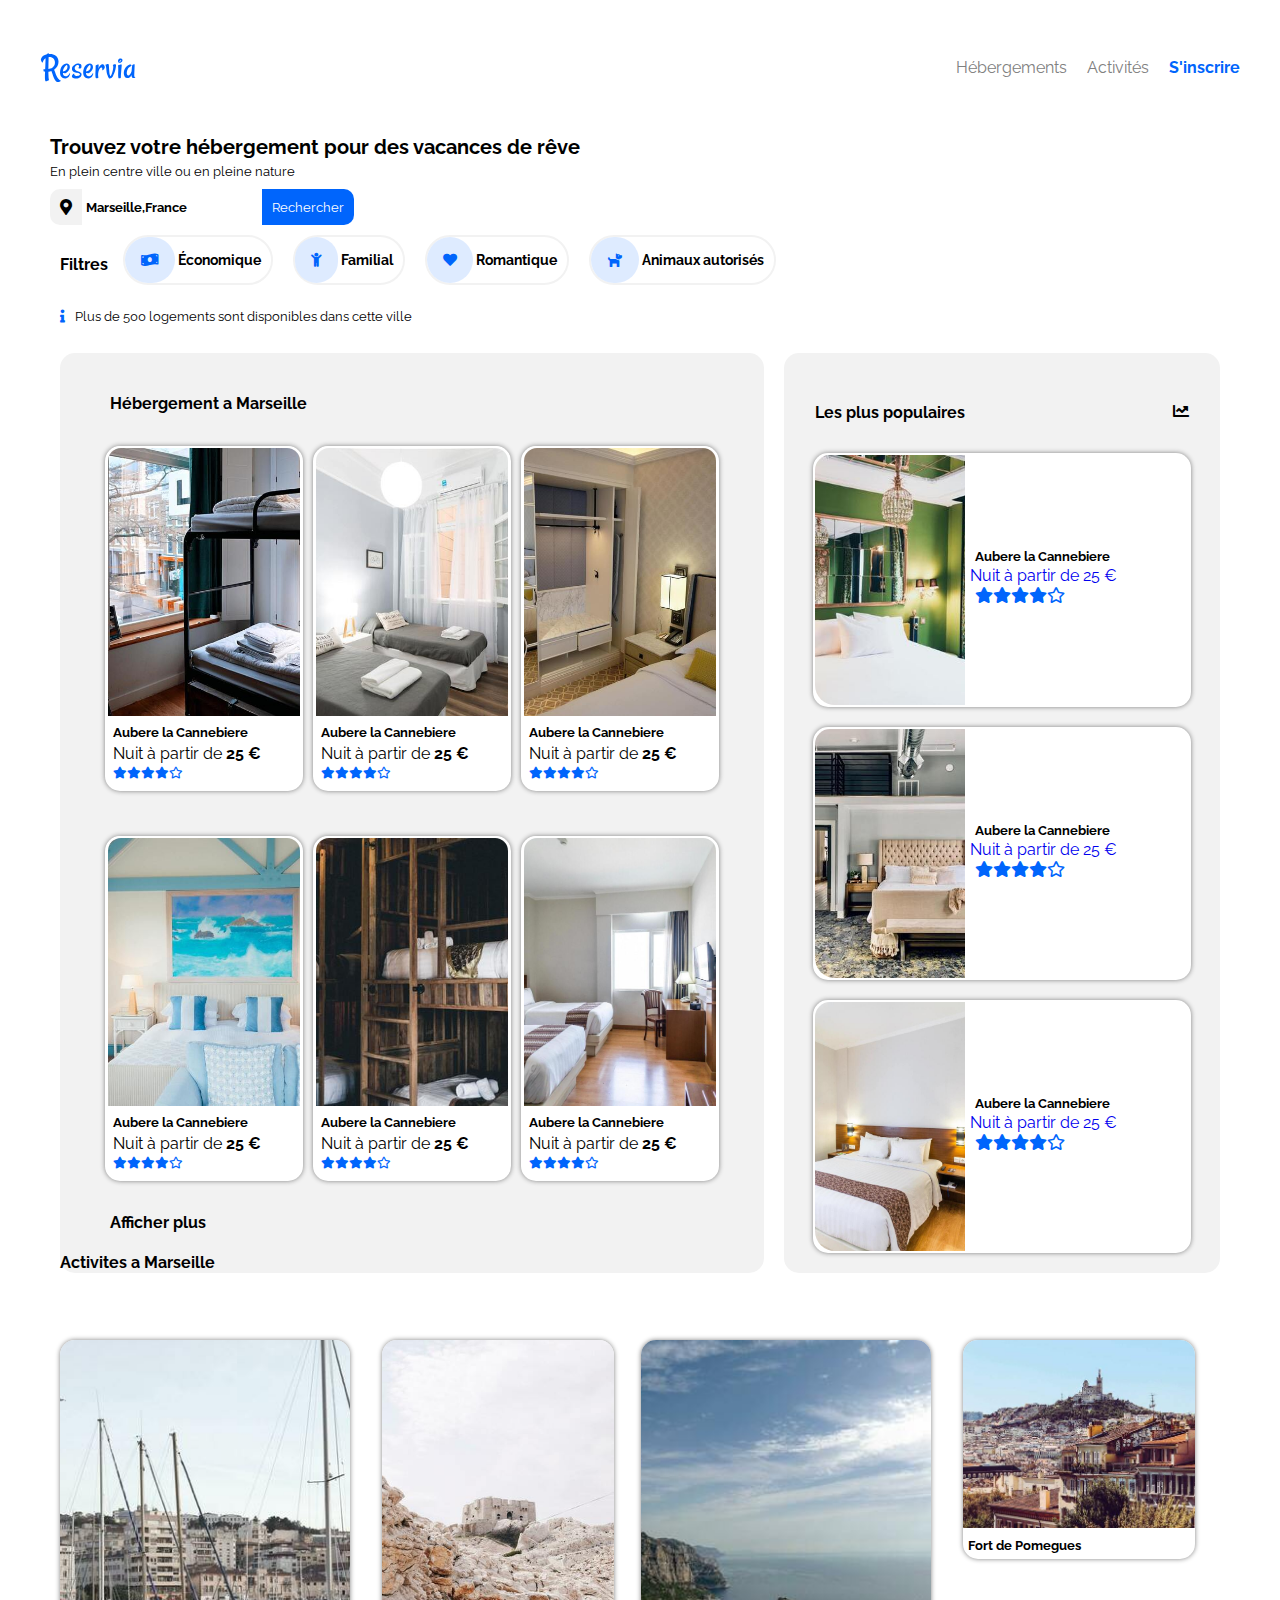
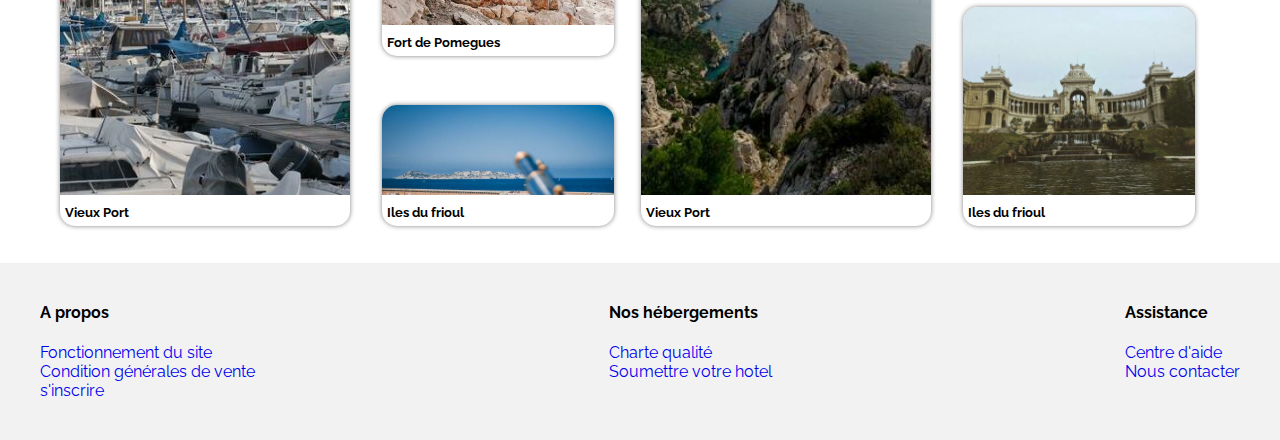
==== p2_nebbache_mohamed_02022021/index.html @ 5f241d39 "rename" ====
<!DOCTYPE html>
<html lang="fr">
  
<head>
  <meta charset="utf-8" />      
  <title>Reservia</title>
  <link rel="stylesheet" href="reservia.css" >
  <link rel="preconnect" href="https://fonts.gstatic.com">
  <link href="https://fonts.googleapis.com/css2?family=Raleway&display=swap" rel="stylesheet">
  <link rel="stylesheet" href="fontawesome-free-5.15.2-web/css/all.css" />      
  <link rel="stylesheet" media="all and (max-width: 992px)" href="reserviatablette.css" />

  <link rel="stylesheet" media="all and (max-width: 768px)" href="reserviaphone.css" />

</head>


<body>


  <header class="header">

   <img class="logo" src=" Projet2-Reservia/images/logo/Reservia.svg" alt= "Logo Reservia"/>  

   <nav class="navigation"> <!-- Menu -->

    <a class="navigation_" href="#sectionhebergement">Hébergements </a>
    <a class="navigation_" href="#section3">Activités </a>
  </nav>
    <a class="inscription" href="#">S'inscrire </a>




</header> 


<main>

  <section class="section1">              <!--SECTION DE RECHERCHE -->

    <h1>Trouvez votre hébergement pour des vacances de rêve</h1>
    <p>En plein centre ville ou en pleine nature</p>
    <div class="recherche">
     <i class="fas fa-map-marker-alt"></i>
     <input class="saisie" type="text" name="ville" placeholder="Marseille,France" />            <!--SAISIE-->
     <input class="button" type="button" value="Rechercher"> 
     <button class="loupe"><i class="fas fa-search"></i></button>
         <!--BOUTON-->
   </div>
   <div class="filtre"> 
    <h4>Filtres</h4>
    <a href="#"><i class="fas fa-money-bill-wave"></i><span class="motfiltre">Économique</span></a>         
    <a href="#"><i class="fas fa-child"></i><span class="motfiltre">Familial</span></a>
    <a href="#"><i class="fas fa-heart"></i><span class="motfiltre">Romantique</span></a>
    <a href="#"><i class="fas fa-dog"></i><span class="motfiltre">Animaux autorisés</span></a>     
  </div>
  <p><i class="fas fa-info"></i>Plus de 500 logements sont disponibles dans cette ville</p>

</section>


<section id="section2">  


  <div id="hebergement">  
    <h4 id="sectionhebergement">Hébergement a Marseille</h4>              <!-- conteneur logement-->
    <!-- cont hebergement-->  

    <div class="ligne">               <!--LIGNE 1-->
      <a href="#" class= "h">      <!-- resultat hebergement 1/6-->  


        <div class="picheb">        <!--PICTURE RESULTAT-->
          <img src="Projet2-Reservia/images/hebergements/4_small/heb1.jpg"  alt="Auber">                    
        </div>

        <div class="descripheb">                   <!--DESCRIPTION  RESULTAT-->
          <h5>Aubere la Cannebiere</h5>             <!--NOM-->
          <span class="prix">Nuit à partir de <strong>25 €</strong><br></span>    <!--PRIX-->
          <span class="stars">                     <!--ETOILE-->
            <i class="fas fa-star fa-xs"></i>
            <i class="fas fa-star fa-xs"></i>
            <i class="fas fa-star fa-xs"></i>
            <i class="fas fa-star fa-xs"></i>
            <i class="far fa-star fa-xs"></i>
          </span>             
        </div>
      </a>
      <a href="#" class= "h">      <!-- resultat hebergement 1/6-->  

       <div class="picheb">        <!--PICTURE RESULTAT-->
          <img src="Projet2-Reservia/images/hebergements/4_small/heb2.jpg"  alt="Auber">                    
        </div>

        <div class="descripheb">                   <!--DESCRIPTION  RESULTAT-->
          <h5>Aubere la Cannebiere</h5>             <!--NOM-->
          <span class="prix">Nuit à partir de <strong>25 €</strong><br></span>    <!--PRIX-->
          <span class="stars">                     <!--ETOILE-->
            <i class="fas fa-star fa-xs"></i>
            <i class="fas fa-star fa-xs"></i>
            <i class="fas fa-star fa-xs"></i>
            <i class="fas fa-star fa-xs"></i>
            <i class="far fa-star fa-xs"></i>
          </span>             
        </div>

      </a>      <a href="#" class= "h">      <!-- resultat hebergement 1/6-->  


        <div class="picheb">        <!--PICTURE RESULTAT-->
          <img src="Projet2-Reservia/images/hebergements/4_small/heb3.jpg"  alt="Auber">                    
        </div>

        <div class="descripheb">                   <!--DESCRIPTION  RESULTAT-->
          <h5>Aubere la Cannebiere</h5>             <!--NOM-->
          <span class="prix">Nuit à partir de <strong>25 €</strong><br></span>    <!--PRIX-->
          <span class="stars">                     <!--ETOILE-->
            <i class="fas fa-star fa-xs"></i>
            <i class="fas fa-star fa-xs"></i>
            <i class="fas fa-star fa-xs"></i>
            <i class="fas fa-star fa-xs"></i>
            <i class="far fa-star fa-xs"></i>
          </span>             
        </div>

      </a>
    </div>   




    <div class="ligne">               <!--LIGNE 1-->
      <a href="#" class= "h">      <!-- resultat hebergement 1/6-->  


        <div class="picheb">        <!--PICTURE RESULTAT-->
          <img src="Projet2-Reservia/images/hebergements/4_small/heb4.jpg"  alt="Auber">                    
        </div>

        <div class="descripheb">                   <!--DESCRIPTION  RESULTAT-->
          <h5>Aubere la Cannebiere</h5>             <!--NOM-->
          <span class="prix">Nuit à partir de <strong>25 €</strong><br></span>    <!--PRIX-->
          <span class="stars">                     <!--ETOILE-->
            <i class="fas fa-star fa-xs"></i>
            <i class="fas fa-star fa-xs"></i>
            <i class="fas fa-star fa-xs"></i>
            <i class="fas fa-star fa-xs"></i>
            <i class="far fa-star fa-xs"></i>
          </span>             
        </div>

      </a>
      <a href="#" class= "h">      <!-- resultat hebergement 1/6-->  


        <div class="picheb">        <!--PICTURE RESULTAT-->
          <img src="Projet2-Reservia/images/hebergements/4_small/heb5.jpg"  alt="Auber">                    
        </div>

        <div class="descripheb">                   <!--DESCRIPTION  RESULTAT-->
          <h5>Aubere la Cannebiere</h5>             <!--NOM-->
          <span class="prix">Nuit à partir de <strong>25 €</strong><br></span>    <!--PRIX-->
          <span class="stars">                     <!--ETOILE-->
            <i class="fas fa-star fa-xs"></i>
            <i class="fas fa-star fa-xs"></i>
            <i class="fas fa-star fa-xs"></i>
            <i class="fas fa-star fa-xs"></i>
            <i class="far fa-star fa-xs"></i>
          </span>             
        </div>

      </a>      <a href="#" class= "h">      <!-- resultat hebergement 1/6-->  


        <div class="picheb">        <!--PICTURE RESULTAT-->
          <img src="Projet2-Reservia/images/hebergements/4_small/heb6.jpg"  alt="Auber">                    
        </div>

        <div class="descripheb">                   <!--DESCRIPTION  RESULTAT-->
          <h5>Aubere la Cannebiere</h5>             <!--NOM-->
          <span class="prix">Nuit à partir de <strong>25 €</strong><br></span>    <!--PRIX-->
          <span class="stars">                     <!--ETOILE-->
            <i class="fas fa-star fa-xs"></i>
            <i class="fas fa-star fa-xs"></i>
            <i class="fas fa-star fa-xs"></i>
            <i class="fas fa-star fa-xs"></i>
            <i class="far fa-star fa-xs"></i>
          </span>             
        </div>

      </a>
    </div> 


    <h4 id="ap">Afficher plus</h4>     

  </div>


  <aside class="populaires">              
    <h4>Les plus populaires<i class="fas fa-chart-line"></i></h4>

    <a class= "p" href=#>      <!-- resultat populaires 1/3-->
      <img           
      src="Projet2-Reservia/images/hebergements/4_small/pop1.jpg" alt="Auber">
      <div class="description" >

        <h5>Aubere la Cannebiere</h5>
        <span>Nuit à partir de 25 €<br></span>
        <span class="stars">
          <i class="fas fa-star"></i>
          <i class="fas fa-star"></i>
          <i class="fas fa-star"></i>
          <i class="fas fa-star"></i>
          <i class="far fa-star"></i>
        </span>
      </div>
    </a>

    <a class= "p" href=#>      <!-- resultat populaires 2/3-->
      <img           
      src="Projet2-Reservia/images/hebergements/4_small/pop2.jpg" alt="Auber">
      <div class="description" >

        <h5>Aubere la Cannebiere</h5>
        <span>Nuit à partir de 25 €<br></span>
        <span class="stars">
          <i class="fas fa-star"></i>
          <i class="fas fa-star"></i>
          <i class="fas fa-star"></i>
          <i class="fas fa-star"></i>
          <i class="far fa-star"></i>
        </span>
      </div>
    </a>

    <a class= "p" href=#>      <!-- resultat populaires 3/3-->
      <img src="Projet2-Reservia/images/hebergements/4_small/pop3.jpg" alt="Auber">
      <div class="description" >

        <h5>Aubere la Cannebiere</h5>
        <span>Nuit à partir de 25 €<br></span>
        <span class="stars">
          <i class="fas fa-star"></i>
          <i class="fas fa-star"></i>
          <i class="fas fa-star"></i>
          <i class="fas fa-star"></i>
          <i class="far fa-star"></i>
        </span>
      </div>
    </a>


  </aside>  

</section>


<section id="section3">  
  <!-- conteneur activites-->

  <h4 class="titresection3">Activites a Marseille</h4>

  <div class="activitesam"> 
    <a class="une" href="#">            <!--COLONNE 1-->
      <div class="pic3m"><img class src="Projet2-Reservia/images/activites/4_small/act1.jpg" alt="Vieux Port">
      </div>
      <div class="description3">
        <h5>Vieux Port</h5>
      </div>
    </a>  
    <div class="deux" >           <!--COLONNE 2-->

     <a class="min3a" href="#">
      <div class="pic3m"><img src="Projet2-Reservia/images/activites/4_small/act2.jpg" alt="Fort de Pomegues">
      </div>  

      <div class="description3">
        <h5>Fort de Pomegues</h5>
      </div>
    </a>

    <a class="min3b" href="#">
      <div class="pic3m"><img src="Projet2-Reservia/images/activites/4_small/act3.jpg" alt="Iles du frioul">
      </div>
      <div class="description3">
        <h5>Iles du frioul</h5>
      </div>
    </a>
  </div>

  <a class="une" href="#">            <!--COLONNE 3-->
    <div class="pic3m"><img src="Projet2-Reservia/images/activites/4_small/act4.jpg" alt="Vieux Port">
    </div>
    <div class="description3">
      <h5>Vieux Port</h5>
    </div>
  </a>

  <div class="deux" >           <!--COLONNE 4-->

   <a class="min3" href="#">
    <div class="pic3m"><img src="Projet2-Reservia/images/activites/4_small/act5.jpg" alt="Fort de Pomegues">
    </div>  

    <div class="description3">
      <h5>Fort de Pomegues</h5>
    </div>
  </a>

  <a class="min3" href="#">
    <div class="pic3m"><img src="Projet2-Reservia/images/activites/4_small/act6.jpg" alt="Iles du frioul">
    </div>
    <div class="description3">
      <h5>Iles du frioul</h5>
    </div>
  </a>
</div>



</div>

</section>

</main> 


<footer class="footer">

  <div> <!-- A propos -->

    <h4>A propos</h4>

    <a href="#">Fonctionnement du site</a>
    <a href="#">Condition générales de vente</a>
    <a href="#">s'inscrire </a>

  </div> 

  <div> <!-- Nos hébergements-->

    <h4> Nos hébergements</h4>

    <a href="#">Charte qualité</a>
    <a href="#">Soumettre votre hotel</a>


  </div> 

  <div> <!-- Assistance-->

    <h4> Assistance</h4>

    <a href="#">Centre d'aide</a>
    <a href="#">Nous contacter</a>


  </div> 

</footer>


</body>
</html>
---- p2_nebbache_mohamed_02022021/reservia.css ----
*
{
  font-family: 'Raleway', sans-serif;

}
 

 a  
{
  text-decoration: none;
   
}

main img {
    width: 100%;
    min-height: 100%;
    object-fit: cover;
}
.header 
{
    display: flex;
    justify-content: space-between;
    align-items: center;
    height: 75px;
    margin:30px;
}
.logo
{
  margin-right: auto;
  padding: 0px 10px;
}
main
{
  margin :0px 50px;
}

.navigation
{
   height: 100%;
   display: flex;
   align-items: center;

}

.navigation_,.inscription
{
  
   height: 100%;
   display: flex;
   align-items: center;
   padding: 0 10px;

}
.navigation_ 
{
  color: grey;


}



.inscription
{
  font-weight:bold;
  color: #0065FC;
}
p
{
 
  font-size: small;

}

.navigation               /*SURVOL */
a:hover
{  
  
    color:#0065FC;  
    border-top:2px #0065FC solid;
}

body
{
  display: flex;
  flex-direction: column;
  margin:0px;
}


.section1 h1
{
 font-size: 20px;
 margin: 0px 0px;
} 
.section1 p
{
  margin: 5px 0px;
  margin-bottom: 10px;
} 

.recherche 
{
  display: flex;
  justify-content: flex-start;
}
.recherche i
{

   padding:10px;
   background-color: #F2F2F2;
   border-radius: 10px 0px 0px 10px;
}

.saisie
{
  font-weight: bold;
   color: black;
   background-color: white;
   border-color: transparent;
     
}
input::placeholder {
  color: black;
}

.button
{
   color: white;
   background-color: #0065FC;
   border-radius: 0px 10px 10px 0px ;
   border:none;
   padding: 0px 10px 0px 10px; 

}

button
{
color: white;
   background-color: #0065fc;
   border-radius: 10px;
   display:none;

 border: none;
}

.loupe i
{
  background-color: #0065FC;

}

h4{
  padding-right: 5px;
  margin-top: 0px;
}
.filtre
{
  display: flex;
  flex-direction: row;
  padding: 0 10px;
  justify-content:flex-start;
  border-radius: 40px;
  font-weight: bold;
  align-items: flex-end;



}
.filtre i
{
   padding: 16px;
   color: #0065FC;
   background-color: #DEEBFF;
   border-radius: 30px;
   
}

.filtre a
{
  display: flex;
  flex-wrap: nowrap;
  justify-content: center;
  margin: 10px ;
 
  align-items: center;
  font-size: 14px;
  border:2px solid #F2F2F2;
  border-radius: 30px;


}
.filtre a:hover
{
 transform: scale(1.2); 
}

.motfiltre
{
  padding: 0px 10px 0px 3px;
  color:black;
}

.section1 p i 
{

  color: #0065FC;
  margin: 10px;
}


#section2 a,#section3 a
{
  box-shadow: 0px 0px 5px grey;
  border-radius: 15px;
  overflow: hidden;

}





                                            /* SECTION 2*/

#section2                                    /*HEBERGEMENT + ASIDE */
{
  display: flex;
  justify-content: space-between;
  height: 900px;
  
}


                                            /* HEBERGEMENT*/


#hebergement            /*CONTAINER HEBERGEMENT =4items :titre+ligne+ligne+titre**/
{   
    display: flex;
    flex-direction:column;
    justify-content: center;
    align-items: center;
    align-content: center;
    margin: 10px;
    padding: 10px 40px;
    height: 100%;
    width: 60%;
    border-radius:15px;
    background-color: #F2F2F2;
   
}

#sectionhebergement       /*TITRE HEBERGEMENT A MARSEILLE */
{
  margin: 5px;
  padding: 5px;
  font-weight: bold;
}


.ligne
                                                              
{
  display: flex;
  justify-content: space-between;
  align-items: center;
  align-content: center;
  padding: 15px;
  height: 40%;
  width: 100%;
}

.h                          /*miniatures resultat hebergement*/
{
  display: flex;
  flex-direction:column;
  justify-content: flex-start;
  margin: 5px;
  padding: 0px 3px 3px;
  height: 95%;
  width: 100%;
  border-radius:15px;
  background-color: white;
  
}

a:hover
{
   transform: scale(1.1); 
}




#ap                         /*afficher plus*/
{
  margin: 5px;
  padding: 5px;
  align-self: flex-start;
}

#sectionhebergement
{
  align-self: flex-start;
}
.picheb                     /*pictures  miniature*/
{
  display: flex;
  align-self: center;
  height: 100%;
  width:100%;
  border:2px solid white;
  border-radius: 15px 15px 0px 0px;
 overflow: hidden;
 margin-bottom: 5px;
 }



                           
.descripheb                 /*NOM LOGEMENT + PRIX + STARS*/
{
  display: flex;
  flex-direction: column;
  height: 70px;
  flex-wrap: nowrap;
}

h5
{
  margin: 2px 5px;
  color: black;
  font-weight: bold;

}
.prix
{
   margin: 2px 5px;
  color: black;
}
.prix strong
{
  font-weight: bold;
}

.stars
{
  margin: 2px 5px 9px;
  display: flex;
 flex-wrap: nowrap;
 color: #0065FC;
 
}
                                          /* ASIDE POPULAIRES */                 


.populaires
{
  display: flex;
  flex-direction: column;
  justify-content: space-between;
  align-items: center;
  background-color: #F2F2F2;
  margin: 10px;
  padding: 10px;
  border-radius:15px;
  height: 100%;
  width:40%;

}



.populaires h4
{ 
    display: flex;
    justify-content: space-between;
    padding: 40px 0px 0px 0px;
    text-align: left;
    width: 90%;

}


.p
{
    display: flex;
   justify-content: space-between;
    padding: 2px;
    margin:10px;
    height: 30%;   
    width: 90%;
    border-radius: 15px;
    background-color: white;



}
.p img {
    width: 40%;
    height: 100%;
    border-radius: 15px 0px 0px 20px;
    object-fit: cover;
}

.description {
    display: flex;
    width: 60%;
    flex-direction: column;
    justify-content: center;
    flex-wrap: nowrap;
    padding-left: 5px;

}











                                            /*SECTION 3 =TITRE +ACTIVITES*/

#section3
{
  display: flex;
  flex-direction: column;
  padding: 10px;
  justify-content: space-between;
  height: 600px;
  overflow: hidden;
}

.titresection3              /*Titre section 3*/
{

}
.activitesam                /*LISTE DES ACTIVITES = 1+2+1+2*/
{
  display: flex;
  height: 90%;
   align-items: center;
   justify-content: space-between;

}
.activitesam  a:hover
{
 transform: scale(1.2); 

}


.une                        /*COLONNE AVEC 1 ACTIVITE*/
{
    width: 25%;
    height: 90%;
    display: flex;
    flex-direction: column;
     margin-right: 30px;

}

.deux                      /*COLONNE AVEC 2 ACTIVITE= min + min*/
{    width: 20%;
    height: 90%;
    display: flex;
    flex-direction: column;
    margin-right: 25px;
    justify-content:space-between;
  
 }


.description3 {
    align-self: center;
    margin: 5px;
    padding: 3px;
    width: 100%;
    height: 15px;

  }

.min3                      /*activites taille 1/2*/

{   width: 100%;
    height: 45%;
    display: flex;
    flex-direction: column;
    margin-right: 30px;
    justify-content: flex-start;

   
}

.min3a                      /*activites taille 1/2*/

{   width: 100%;
    height: 65%;
    display: flex;
    flex-direction: column;
    margin-right: 30px;
    justify-content: flex-start;

   
}
.min3b                      /*activites taille 1/2*/

{   width: 100%;
    height: 25%;
    display: flex;
    flex-direction: column;
    margin-right: 30px;
    justify-content: space-between;

   
}


.pic3m
{
  height: 100%;
  overflow:hidden;

}

.description3m
{

  width: 100%;
  height: 10%;

}
   







                            /*FOOTER*/

.footer
{
    display: flex;
    justify-content: space-between;
    background-color: #F2F2F2;
    padding: 40px;

}
.footer div
{
  display: flex;
  flex-direction: column;
}
---- p2_nebbache_mohamed_02022021/reserviatablette.css ----
main {
    margin: 0px 0px ;
}


.header

{
  flex-wrap:wrap;
  height:auto;
  justify-content:space-between;
  margin: 30px 0px;
} 

.header nav
{
  flex:2;
  order:3;

}

.navigation_ {
  height:50px;
    color: grey;
    width:100%;
    
    justify-content: center;
border-bottom:2px #F2F2F2 solid
}



.navigation
{
  justify-content:space-around;
  min-width: 100%;
  
}


.logo
{
  margin-right: 0;
}



.navigation               /*SURVOL */
a:hover
{  
  
    color:#0065FC;  
    border-bottom:2px #0065FC solid;
    border-top:none;
}






#section2
{
  display:flex;
  flex-direction:column-reverse;
  
  height:1000px;
  width:auto;
  justify-content:space-around;
  
}

#hebergement
{
  height:60%;
  width:auto;
  padding: 0px 10px;
 
}

.populaires
{
 height:40%;
 width:auto;
}

#section3
{
  display: flex;
  flex-direction: column;
  padding: 10px;
  height: 400px;
  overflow: hidden;
  justify-content: space-between;
  margin-right: 0;

}

.activitesam                
{
  display: flex;
  height:90%;
  width: auto;
  padding-right: 25px;
  margin-left: 10px;

}

.filtre
{
  flex-wrap: wrap;
  padding: 0;
}

.filtre h4
{
  width:85%;
  margin: 10px 0;

}

.min3a, .min3b
{   width: 100%;
    height: 45%;
    display: flex;
    flex-direction: column;
    margin-right: 30px;
    justify-content: flex-start;
  }




  .une img
{
  height: 90%;
  overflow:hidden;

}

.description3
{

  width: 100%;
  height: 10%;

}

.deux
{
  height:100%;
}
---- p2_nebbache_mohamed_02022021/reserviaphone.css ----
button
{

   display:block;

 
}

.button
{
  display: none;
}

.saisie
{
  width: 75%;
}
.header
{
  height:170px;
  margin-top:0;

}
.logo {
    margin-right: 0;
    height: 30%;
}
.inscription
{
  height:50%;
  font-size:medium;
  padding:0px 20px;
}
.navigation
{
  height:50%;
}

#hebergement,.populaires
{
 margin:0px ;
 border-radius: 0  ;
 height: auto;
 min-height: 50vh;
}

#hebergement
{
  background-color: white;

}

.section1 p i {

    color: #0065FC;
    margin: 0px 10px 10px 0px;

}
.filtre a
{

  margin: 10px 10px 10px 0px ;
}

.section1, .section3,  #hebergement

{
  margin: 0px 15px;
}

main
{ 
  display:flex;
  flex-direction:column;
  justify-content:space-around;
}
.ligne {
   flex-wrap: wrap;
   margin-bottom: 0;
   height:775px;
   justify-content: space-between;
   align-content: initial;
}

/**TAILLE SECTION**/
.section1
{max-height: 715px;}

  

#section2
{
  max-height: 3000px;
  height: auto;
  justify-content: flex-end;
   background-color: red;
}

#section3
{

 margin:0;
 padding:0;
 height: auto; 
 justify-content: flex-end;
 align-items: center;

 background-color: pink;
}

#section3 h4
{
  align-self: flex-start;
  margin:10px;
  padding:10px;

}

/**TAILLE hebergement aside **/

#hebergement
{
  max-height:1850px;
    display: flex;
    flex-direction: column;
    margin: 10px;
    padding: 10px;
    border-radius: 15px;
    background-color: #8BC34A;
  
}
  


.populaires
{
  max-height:775px;
}

.h{

  height:25%;
  margin:10px;
}

                                /**taille activite**/


.activitesam
{
  flex-direction: column;
  margin:10px;
  padding: 10px;
  background-color: red;
  width: auto;
  align-items:baseline;

}

.une

{
  background-color: green;  
  height:17%;
  width: 100%;
  justify-content: center; 
  margin:20px 0; 
 }

.min3a, .min3b, .min3
{
   width: 100%;
  height: 50%;
  margin:20px 0;
}

.deux
{
  background-color: blue;
  width: 100%;
  height: 33%;
  justify-content: space-around;
}



footer
{
  flex-direction: column;
}
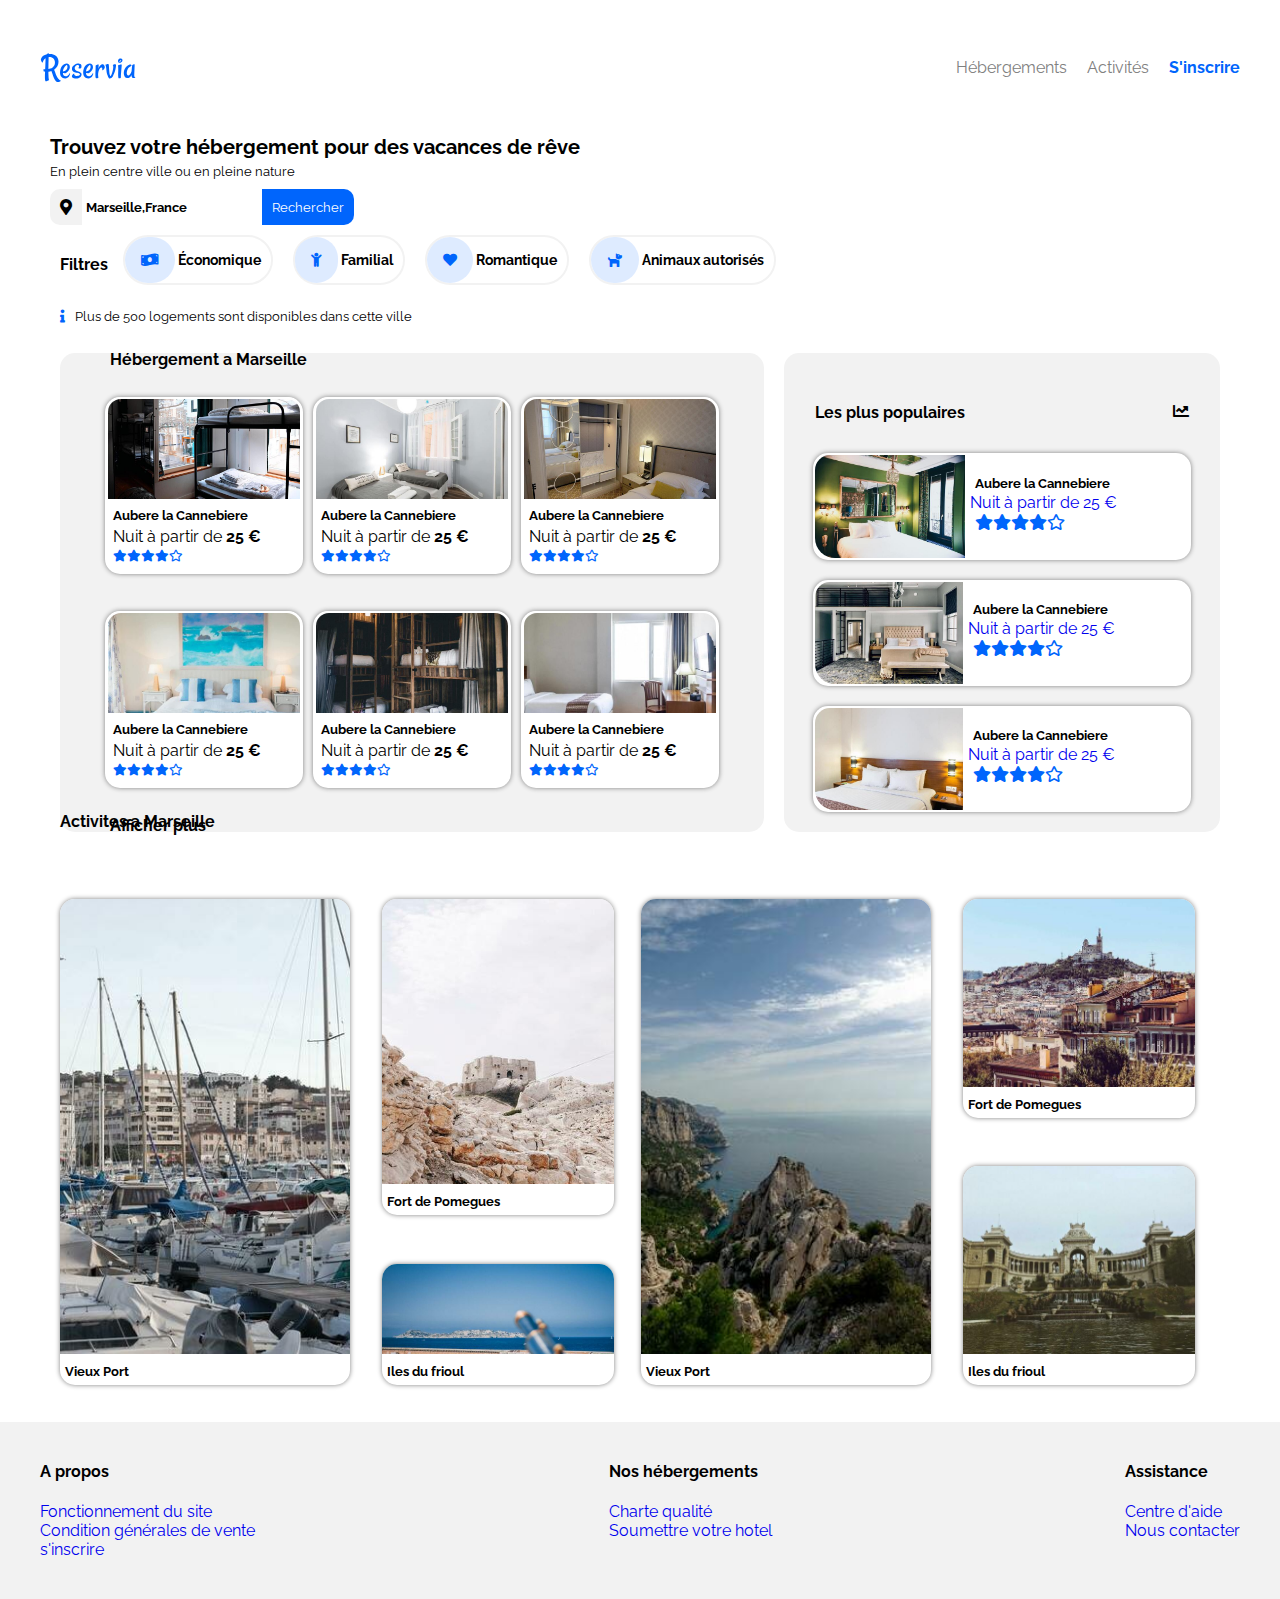
==== commit 43e26488: "section size" ====
--- a/p2_nebbache_mohamed_02022021/index.html
+++ b/p2_nebbache_mohamed_02022021/index.html
@@ -2,7 +2,8 @@
 <html lang="fr">
   
 <head>
-  <meta charset="utf-8" />      
+  <meta charset="utf-8" /> 
+  <meta name="viewport" content="width=device-width, initial-scale=1">    
   <title>Reservia</title>
   <link rel="stylesheet" href="reservia.css" >
   <link rel="preconnect" href="https://fonts.gstatic.com">
@@ -10,7 +11,7 @@
   <link rel="stylesheet" href="fontawesome-free-5.15.2-web/css/all.css" />      
   <link rel="stylesheet" media="all and (max-width: 992px)" href="reserviatablette.css" />
 
-  <link rel="stylesheet" media="all and (max-width: 768px)" href="reserviaphone.css" />
+  <link rel="stylesheet" media="all and (max-width: 767px)" href="reserviaphone.css" />
 
 </head>
 
--- a/p2_nebbache_mohamed_02022021/reservia.css
+++ b/p2_nebbache_mohamed_02022021/reservia.css
@@ -1,4 +1,4 @@
-*
+  *
 {
   font-family: 'Raleway', sans-serif;
 
@@ -227,8 +227,7 @@
 {
   display: flex;
   justify-content: space-between;
-  height: 900px;
-  
+  height: 459px;
 }
 
 
--- a/p2_nebbache_mohamed_02022021/reserviaphone.css
+++ b/p2_nebbache_mohamed_02022021/reserviaphone.css
@@ -93,7 +93,7 @@
   max-height: 3000px;
   height: auto;
   justify-content: flex-end;
-   background-color: red;
+   background-color: white;
 }
 
 #section3
@@ -105,7 +105,7 @@
  justify-content: flex-end;
  align-items: center;
 
- background-color: pink;
+ background-color: white;
 }
 
 #section3 h4
@@ -126,7 +126,7 @@
     margin: 10px;
     padding: 10px;
     border-radius: 15px;
-    background-color: #8BC34A;
+    background-color: white;
   
 }
   
@@ -151,7 +151,7 @@
   flex-direction: column;
   margin:10px;
   padding: 10px;
-  background-color: red;
+  background-color: white;
   width: auto;
   align-items:baseline;
 
@@ -160,7 +160,7 @@
 .une
 
 {
-  background-color: green;  
+  background-color: white;  
   height:17%;
   width: 100%;
   justify-content: center; 
@@ -176,7 +176,7 @@
 
 .deux
 {
-  background-color: blue;
+  background-color: white;
   width: 100%;
   height: 33%;
   justify-content: space-around;
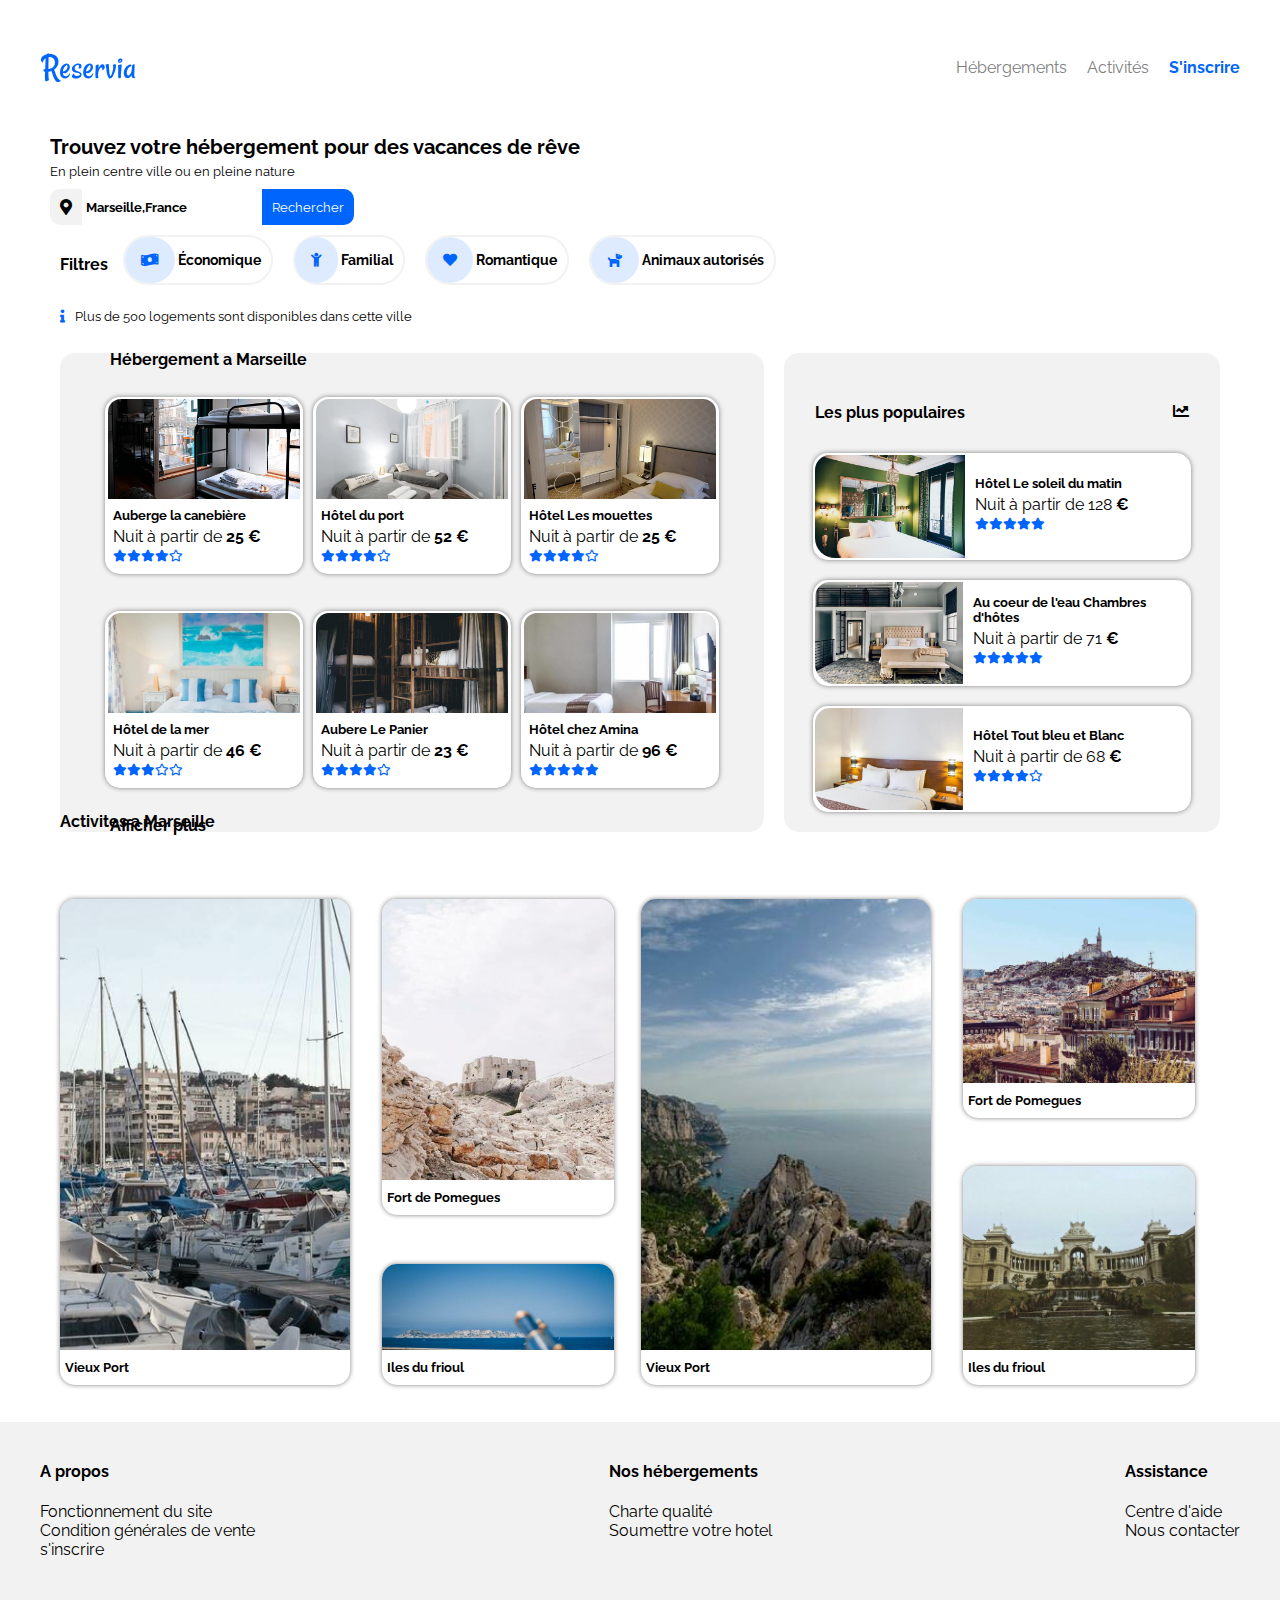
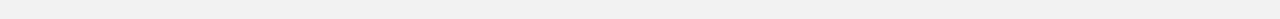
==== commit 20d6abba: "ecart hebergement+footer black" ====
--- a/p2_nebbache_mohamed_02022021/index.html
+++ b/p2_nebbache_mohamed_02022021/index.html
@@ -63,7 +63,6 @@
 
 <section id="section2">  
 
-
   <div id="hebergement">  
     <h4 id="sectionhebergement">Hébergement a Marseille</h4>              <!-- conteneur logement-->
     <!-- cont hebergement-->  
@@ -77,7 +76,7 @@
         </div>
 
         <div class="descripheb">                   <!--DESCRIPTION  RESULTAT-->
-          <h5>Aubere la Cannebiere</h5>             <!--NOM-->
+          <h5>Auberge la canebière</h5>             <!--NOM-->
           <span class="prix">Nuit à partir de <strong>25 €</strong><br></span>    <!--PRIX-->
           <span class="stars">                     <!--ETOILE-->
             <i class="fas fa-star fa-xs"></i>
@@ -95,8 +94,8 @@
         </div>
 
         <div class="descripheb">                   <!--DESCRIPTION  RESULTAT-->
-          <h5>Aubere la Cannebiere</h5>             <!--NOM-->
-          <span class="prix">Nuit à partir de <strong>25 €</strong><br></span>    <!--PRIX-->
+          <h5>Hôtel du port</h5>             <!--NOM-->
+          <span class="prix">Nuit à partir de <strong>52 €</strong><br></span>    <!--PRIX-->
           <span class="stars">                     <!--ETOILE-->
             <i class="fas fa-star fa-xs"></i>
             <i class="fas fa-star fa-xs"></i>
@@ -114,7 +113,7 @@
         </div>
 
         <div class="descripheb">                   <!--DESCRIPTION  RESULTAT-->
-          <h5>Aubere la Cannebiere</h5>             <!--NOM-->
+          <h5>Hôtel Les mouettes</h5>             <!--NOM-->
           <span class="prix">Nuit à partir de <strong>25 €</strong><br></span>    <!--PRIX-->
           <span class="stars">                     <!--ETOILE-->
             <i class="fas fa-star fa-xs"></i>
@@ -132,7 +131,7 @@
 
 
     <div class="ligne">               <!--LIGNE 1-->
-      <a href="#" class= "h">      <!-- resultat hebergement 1/6-->  
+      <a href="#" class= "h">      <!-- resultat hebergement 4/6-->  
 
 
         <div class="picheb">        <!--PICTURE RESULTAT-->
@@ -140,19 +139,19 @@
         </div>
 
         <div class="descripheb">                   <!--DESCRIPTION  RESULTAT-->
-          <h5>Aubere la Cannebiere</h5>             <!--NOM-->
-          <span class="prix">Nuit à partir de <strong>25 €</strong><br></span>    <!--PRIX-->
-          <span class="stars">                     <!--ETOILE-->
-            <i class="fas fa-star fa-xs"></i>
-            <i class="fas fa-star fa-xs"></i>
-            <i class="fas fa-star fa-xs"></i>
-            <i class="fas fa-star fa-xs"></i>
+          <h5>Hôtel de la mer </h5>             <!--NOM-->
+          <span class="prix">Nuit à partir de <strong>46 €</strong><br></span>    <!--PRIX-->
+          <span class="stars">                     <!--ETOILE-->
+            <i class="fas fa-star fa-xs"></i>
+            <i class="fas fa-star fa-xs"></i>
+            <i class="fas fa-star fa-xs"></i>
+            <i class="far fa-star fa-xs"></i>
             <i class="far fa-star fa-xs"></i>
           </span>             
         </div>
 
       </a>
-      <a href="#" class= "h">      <!-- resultat hebergement 1/6-->  
+      <a href="#" class= "h">      <!-- resultat hebergement 5/6-->  
 
 
         <div class="picheb">        <!--PICTURE RESULTAT-->
@@ -160,18 +159,18 @@
         </div>
 
         <div class="descripheb">                   <!--DESCRIPTION  RESULTAT-->
-          <h5>Aubere la Cannebiere</h5>             <!--NOM-->
-          <span class="prix">Nuit à partir de <strong>25 €</strong><br></span>    <!--PRIX-->
-          <span class="stars">                     <!--ETOILE-->
-            <i class="fas fa-star fa-xs"></i>
-            <i class="fas fa-star fa-xs"></i>
-            <i class="fas fa-star fa-xs"></i>
-            <i class="fas fa-star fa-xs"></i>
-            <i class="far fa-star fa-xs"></i>
-          </span>             
-        </div>
-
-      </a>      <a href="#" class= "h">      <!-- resultat hebergement 1/6-->  
+          <h5>Aubere Le Panier</h5>             <!--NOM-->
+          <span class="prix">Nuit à partir de <strong>23 €</strong><br></span>    <!--PRIX-->
+          <span class="stars">                     <!--ETOILE-->
+            <i class="fas fa-star fa-xs"></i>
+            <i class="fas fa-star fa-xs"></i>
+            <i class="fas fa-star fa-xs"></i>
+            <i class="fas fa-star fa-xs"></i>
+            <i class="far fa-star fa-xs"></i>
+          </span>             
+        </div>
+
+      </a>      <a href="#" class= "h">      <!-- resultat hebergement 6/6-->  
 
 
         <div class="picheb">        <!--PICTURE RESULTAT-->
@@ -179,14 +178,14 @@
         </div>
 
         <div class="descripheb">                   <!--DESCRIPTION  RESULTAT-->
-          <h5>Aubere la Cannebiere</h5>             <!--NOM-->
-          <span class="prix">Nuit à partir de <strong>25 €</strong><br></span>    <!--PRIX-->
-          <span class="stars">                     <!--ETOILE-->
-            <i class="fas fa-star fa-xs"></i>
-            <i class="fas fa-star fa-xs"></i>
-            <i class="fas fa-star fa-xs"></i>
-            <i class="fas fa-star fa-xs"></i>
-            <i class="far fa-star fa-xs"></i>
+          <h5>Hôtel chez Amina</h5>             <!--NOM-->
+          <span class="prix">Nuit à partir de <strong>96 €</strong><br></span>    <!--PRIX-->
+          <span class="stars">                     <!--ETOILE-->
+            <i class="fas fa-star fa-xs"></i>
+            <i class="fas fa-star fa-xs"></i>
+            <i class="fas fa-star fa-xs"></i>
+            <i class="fas fa-star fa-xs"></i>
+            <i class="fas fa-star fa-xs"></i>
           </span>             
         </div>
 
@@ -207,14 +206,14 @@
       src="Projet2-Reservia/images/hebergements/4_small/pop1.jpg" alt="Auber">
       <div class="description" >
 
-        <h5>Aubere la Cannebiere</h5>
-        <span>Nuit à partir de 25 €<br></span>
+        <h5>Hôtel Le soleil du matin</h5>
+        <span class="prix">Nuit à partir de 128 <strong>€</strong><br></span>
         <span class="stars">
-          <i class="fas fa-star"></i>
-          <i class="fas fa-star"></i>
-          <i class="fas fa-star"></i>
-          <i class="fas fa-star"></i>
-          <i class="far fa-star"></i>
+          <i class="fas fa-star fa-xs"></i>
+          <i class="fas fa-star fa-xs"></i>
+          <i class="fas fa-star fa-xs"></i>
+          <i class="fas fa-star fa-xs"></i>
+          <i class="fas fa-star fa-xs"></i>
         </span>
       </div>
     </a>
@@ -224,14 +223,14 @@
       src="Projet2-Reservia/images/hebergements/4_small/pop2.jpg" alt="Auber">
       <div class="description" >
 
-        <h5>Aubere la Cannebiere</h5>
-        <span>Nuit à partir de 25 €<br></span>
+        <h5>Au coeur de l'eau Chambres d'hôtes</h5>
+        <span class="prix">Nuit à partir de 71 <strong>€</strong><br></span>
         <span class="stars">
-          <i class="fas fa-star"></i>
-          <i class="fas fa-star"></i>
-          <i class="fas fa-star"></i>
-          <i class="fas fa-star"></i>
-          <i class="far fa-star"></i>
+          <i class="fas fa-star fa-xs"></i>
+          <i class="fas fa-star fa-xs"></i>
+          <i class="fas fa-star fa-xs"></i>
+          <i class="fas fa-star fa-xs"></i>
+          <i class="fas fa-star fa-xs"></i>
         </span>
       </div>
     </a>
@@ -240,16 +239,17 @@
       <img src="Projet2-Reservia/images/hebergements/4_small/pop3.jpg" alt="Auber">
       <div class="description" >
 
-        <h5>Aubere la Cannebiere</h5>
-        <span>Nuit à partir de 25 €<br></span>
+        <h5>Hôtel Tout bleu et Blanc</h5>
+        <span class="prix">Nuit à partir de 68 <strong>€</strong><br></span>
         <span class="stars">
-          <i class="fas fa-star"></i>
-          <i class="fas fa-star"></i>
-          <i class="fas fa-star"></i>
-          <i class="fas fa-star"></i>
-          <i class="far fa-star"></i>
+          <i class="fas fa-star fa-xs"></i>
+          <i class="fas fa-star fa-xs"></i>
+          <i class="fas fa-star fa-xs"></i>
+          <i class="fas fa-star fa-xs"></i>
+          <i class="far fa-star fa-xs"></i>
         </span>
       </div>
+
     </a>
 
 
--- a/p2_nebbache_mohamed_02022021/reservia.css
+++ b/p2_nebbache_mohamed_02022021/reservia.css
@@ -480,7 +480,7 @@
     margin: 5px;
     padding: 3px;
     width: 100%;
-    height: 15px;
+    height: 20px;
 
   }
 
@@ -527,13 +527,7 @@
 
 }
 
-.description3m
-{
-
-  width: 100%;
-  height: 10%;
-
-}
+
    
 
 
@@ -551,12 +545,21 @@
     background-color: #F2F2F2;
     padding: 40px;
 
+
 }
 .footer div
 {
   display: flex;
   flex-direction: column;
-}
-
-
-
+  margin-bottom: 20px;
+}
+
+.footer a
+{
+  color:black;
+}
+
+.footer h4
+{
+  font-weight: bold;
+}--- a/p2_nebbache_mohamed_02022021/reserviaphone.css
+++ b/p2_nebbache_mohamed_02022021/reserviaphone.css
@@ -137,6 +137,10 @@
   max-height:775px;
 }
 
+.p img
+{
+  height:150px;
+}
 .h{
 
   height:25%;
@@ -150,10 +154,11 @@
 {
   flex-direction: column;
   margin:10px;
-  padding: 10px;
+  padding: 15px;
   background-color: white;
-  width: auto;
+  width: 87%;
   align-items:baseline;
+
 
 }
 
@@ -174,6 +179,11 @@
   margin:20px 0;
 }
 
+.pic3m img
+{
+  height: 150px;
+  width:;
+}
 .deux
 {
   background-color: white;
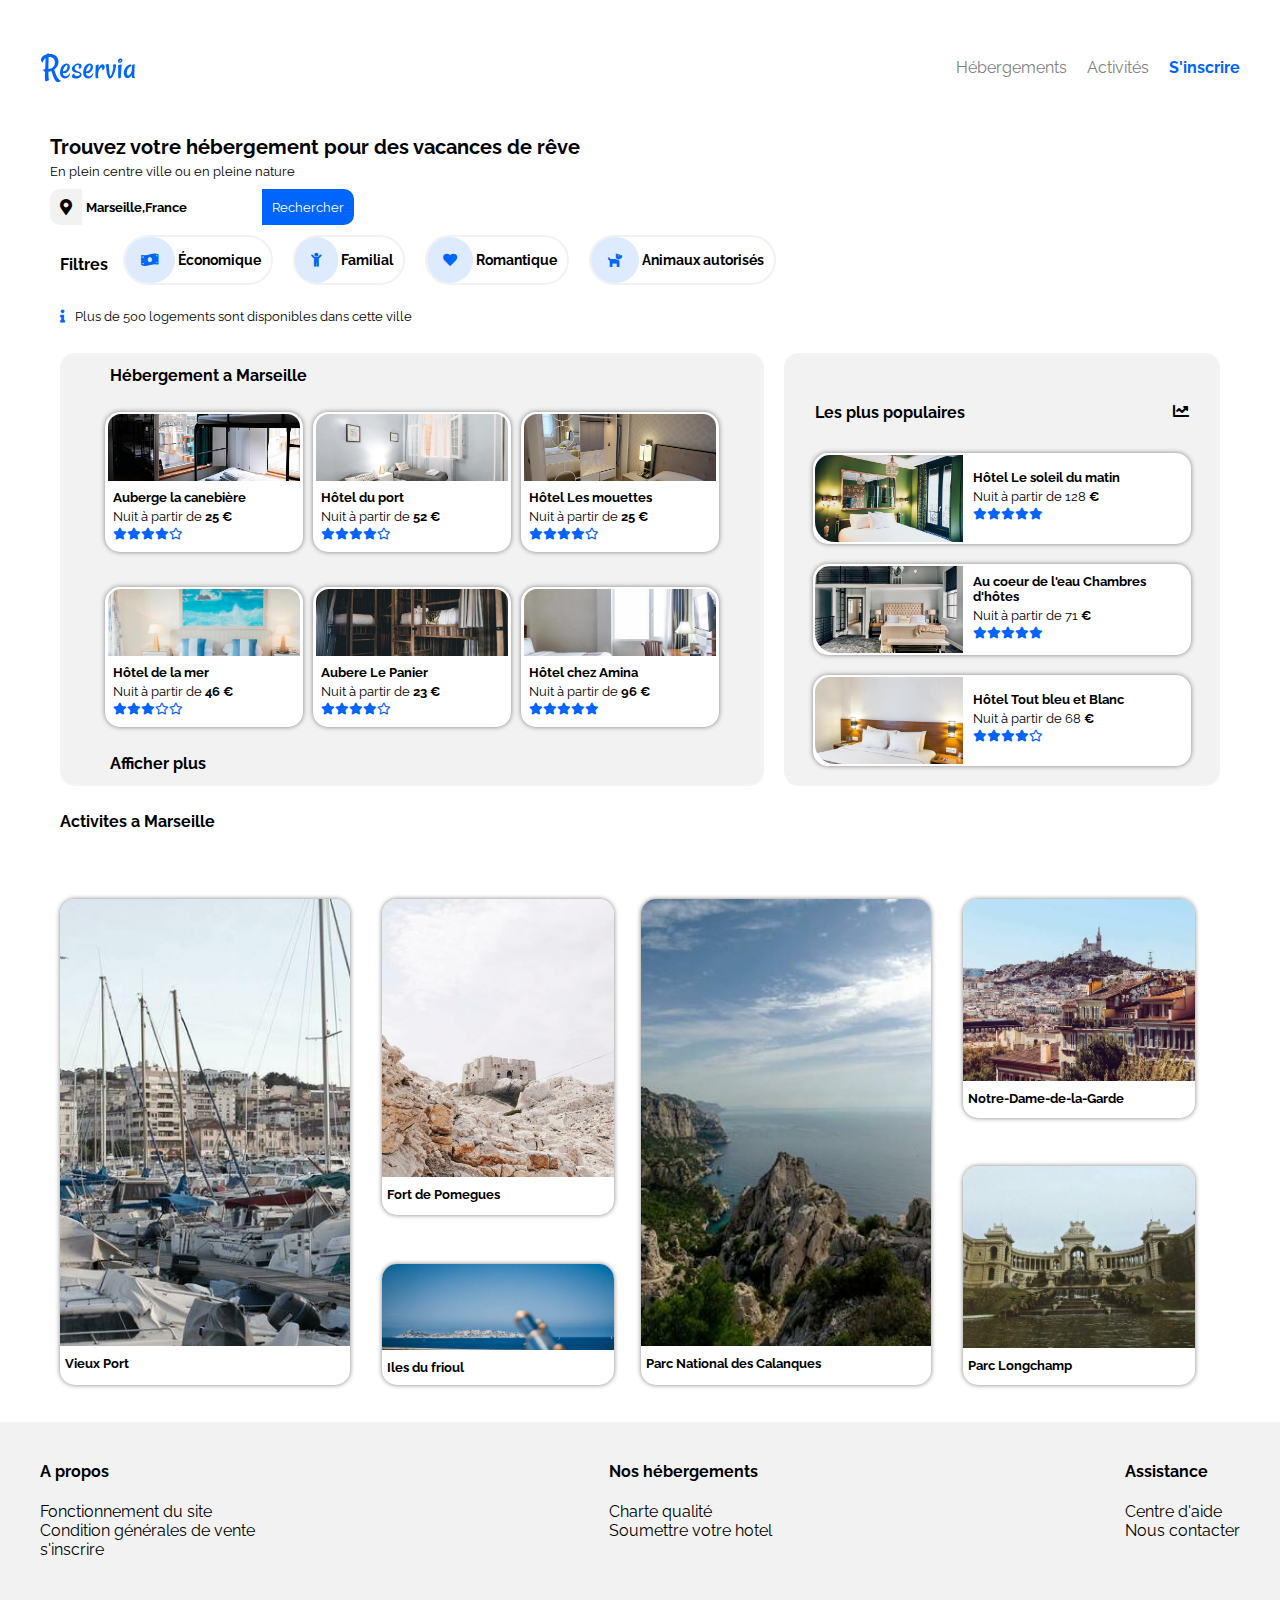
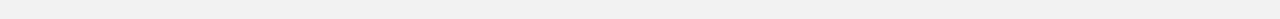
==== commit ff5cad92: "min-width" ====
--- a/p2_nebbache_mohamed_02022021/index.html
+++ b/p2_nebbache_mohamed_02022021/index.html
@@ -9,9 +9,9 @@
   <link rel="preconnect" href="https://fonts.gstatic.com">
   <link href="https://fonts.googleapis.com/css2?family=Raleway&display=swap" rel="stylesheet">
   <link rel="stylesheet" href="fontawesome-free-5.15.2-web/css/all.css" />      
-  <link rel="stylesheet" media="all and (max-width: 992px)" href="reserviatablette.css" />
-
-  <link rel="stylesheet" media="all and (max-width: 767px)" href="reserviaphone.css" />
+  <link rel="stylesheet" media="all and (max-width: 768px)" href="reserviatablette.css" />
+
+  <link rel="stylesheet" media="all and (max-width: 425px)" href="reserviaphone.css" />
 
 </head>
 
@@ -292,29 +292,29 @@
   </div>
 
   <a class="une" href="#">            <!--COLONNE 3-->
-    <div class="pic3m"><img src="Projet2-Reservia/images/activites/4_small/act4.jpg" alt="Vieux Port">
+    <div class="pic3m"><img src="Projet2-Reservia/images/activites/4_small/act4.jpg" alt="Parc National des Calanques">
     </div>
     <div class="description3">
-      <h5>Vieux Port</h5>
+      <h5>Parc National des Calanques</h5>
     </div>
   </a>
 
   <div class="deux" >           <!--COLONNE 4-->
 
    <a class="min3" href="#">
-    <div class="pic3m"><img src="Projet2-Reservia/images/activites/4_small/act5.jpg" alt="Fort de Pomegues">
+    <div class="pic3m"><img src="Projet2-Reservia/images/activites/4_small/act5.jpg" alt="Notre-Dame-de-la-Garde">
     </div>  
 
     <div class="description3">
-      <h5>Fort de Pomegues</h5>
+      <h5>Notre-Dame-de-la-Garde</h5>
     </div>
   </a>
 
   <a class="min3" href="#">
-    <div class="pic3m"><img src="Projet2-Reservia/images/activites/4_small/act6.jpg" alt="Iles du frioul">
+    <div class="pic3m"><img src="Projet2-Reservia/images/activites/4_small/act6.jpg" alt="Parc Longchamp">
     </div>
     <div class="description3">
-      <h5>Iles du frioul</h5>
+      <h5>Parc Longchamp</h5>
     </div>
   </a>
 </div>
--- a/p2_nebbache_mohamed_02022021/reservia.css
+++ b/p2_nebbache_mohamed_02022021/reservia.css
@@ -85,6 +85,7 @@
   display: flex;
   flex-direction: column;
   margin:0px;
+ min-width: 1024px
 }
 
 
@@ -243,7 +244,7 @@
     align-content: center;
     margin: 10px;
     padding: 10px 40px;
-    height: 100%;
+    height: 90%;
     width: 60%;
     border-radius:15px;
     background-color: #F2F2F2;
@@ -266,7 +267,7 @@
   align-items: center;
   align-content: center;
   padding: 15px;
-  height: 40%;
+  height: 35%;
   width: 100%;
 }
 
@@ -337,7 +338,7 @@
 {
    margin: 2px 5px;
   color: black;
-}
+font-size:small;}
 .prix strong
 {
   font-weight: bold;
@@ -364,7 +365,7 @@
   margin: 10px;
   padding: 10px;
   border-radius:15px;
-  height: 100%;
+  height: 90%;
   width:40%;
 
 }
@@ -398,7 +399,7 @@
 }
 .p img {
     width: 40%;
-    height: 100%;
+  
     border-radius: 15px 0px 0px 20px;
     object-fit: cover;
 }
@@ -437,7 +438,7 @@
 
 .titresection3              /*Titre section 3*/
 {
-
+margin :0px;
 }
 .activitesam                /*LISTE DES ACTIVITES = 1+2+1+2*/
 {
@@ -480,7 +481,7 @@
     margin: 5px;
     padding: 3px;
     width: 100%;
-    height: 20px;
+    height: 25px;
 
   }
 
--- a/p2_nebbache_mohamed_02022021/reserviatablette.css
+++ b/p2_nebbache_mohamed_02022021/reserviatablette.css
@@ -3,6 +3,11 @@
     margin: 0px 0px ;
 }
 
+body
+{
+  
+ min-width: 535px
+}
 
 .header
 
@@ -73,7 +78,7 @@
 
 #hebergement
 {
-  height:60%;
+  height:55%;
   width:auto;
   padding: 0px 10px;
  
@@ -102,7 +107,6 @@
   display: flex;
   height:90%;
   width: auto;
-  padding-right: 25px;
   margin-left: 10px;
 
 }
@@ -143,7 +147,7 @@
 {
 
   width: 100%;
-  height: 10%;
+  height: 17%;
 
 }
 
--- a/p2_nebbache_mohamed_02022021/reserviaphone.css
+++ b/p2_nebbache_mohamed_02022021/reserviaphone.css
@@ -11,6 +11,11 @@
   display: none;
 }
 
+body
+{
+ 
+ min-width: 243px
+}
 .saisie
 {
   width: 75%;
@@ -77,6 +82,7 @@
 .ligne {
    flex-wrap: wrap;
    margin-bottom: 0;
+       padding: 0px 15px;
    height:775px;
    justify-content: space-between;
    align-content: initial;
